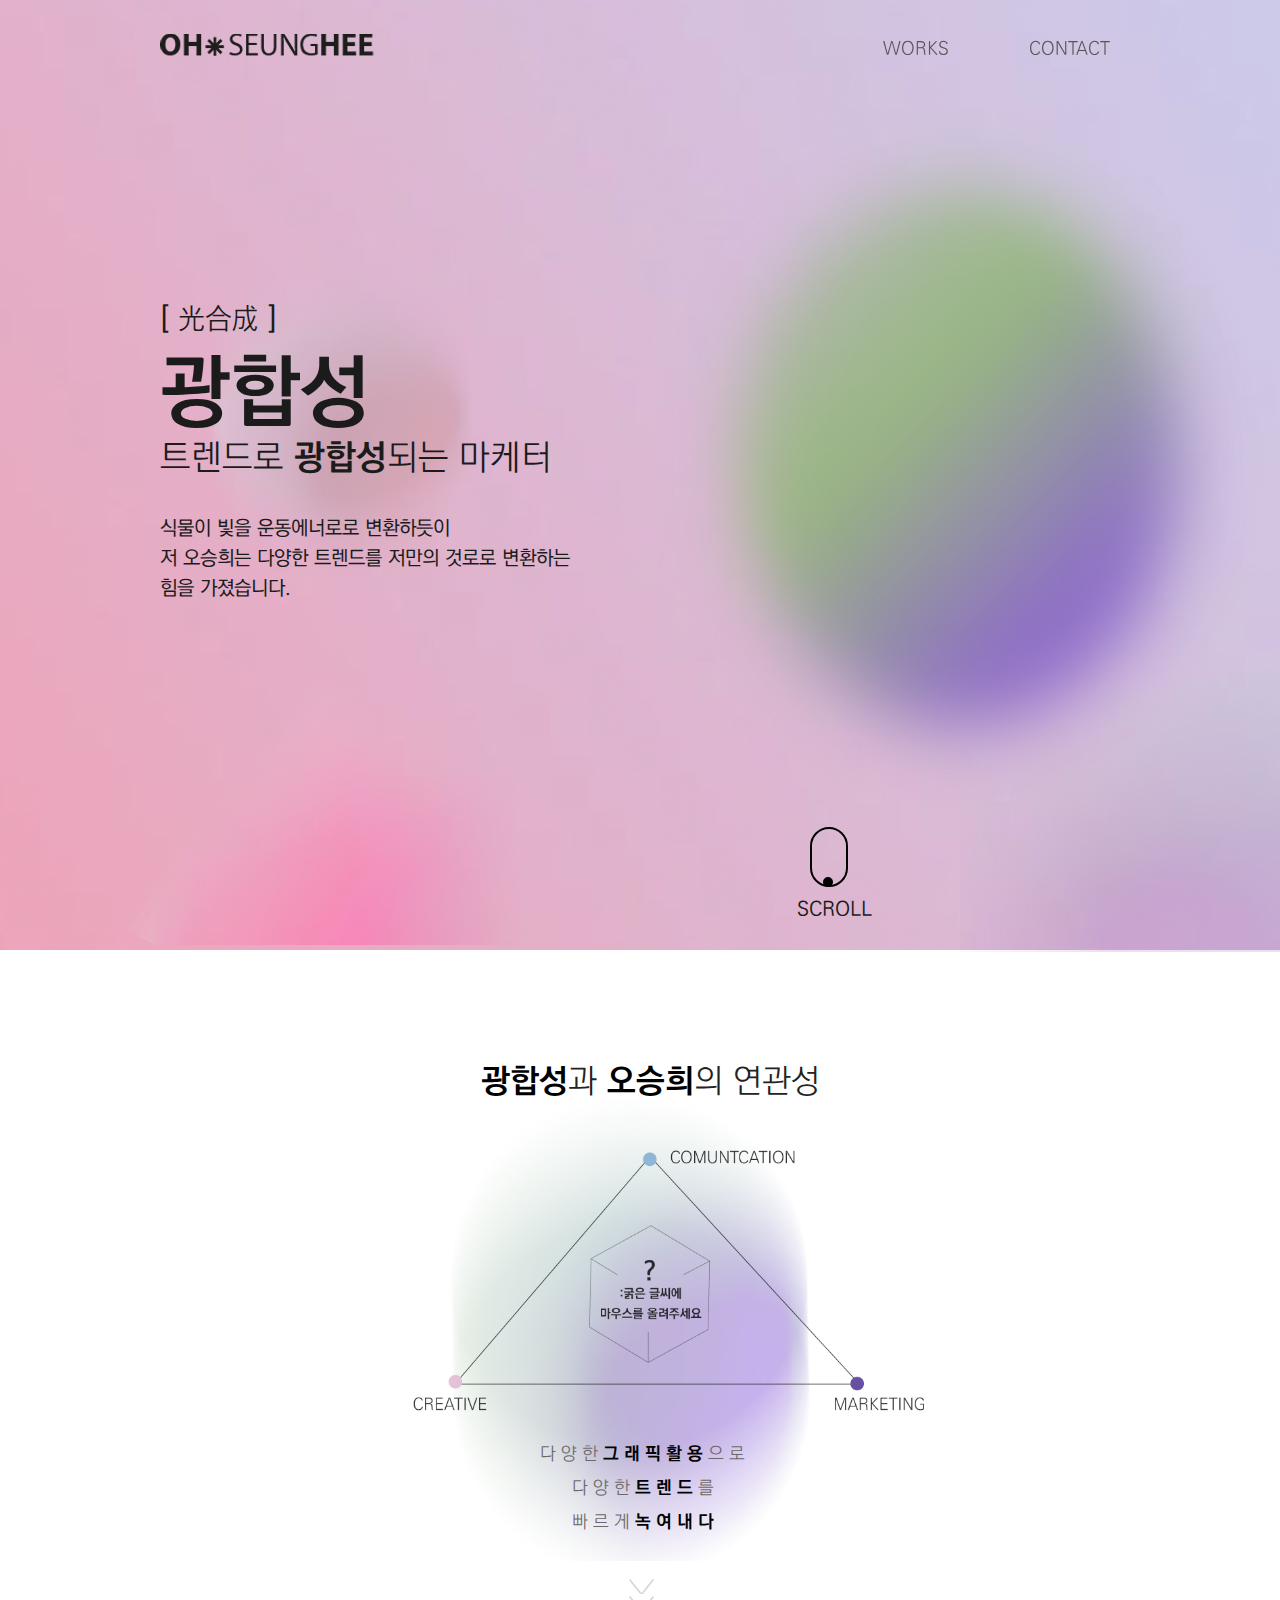
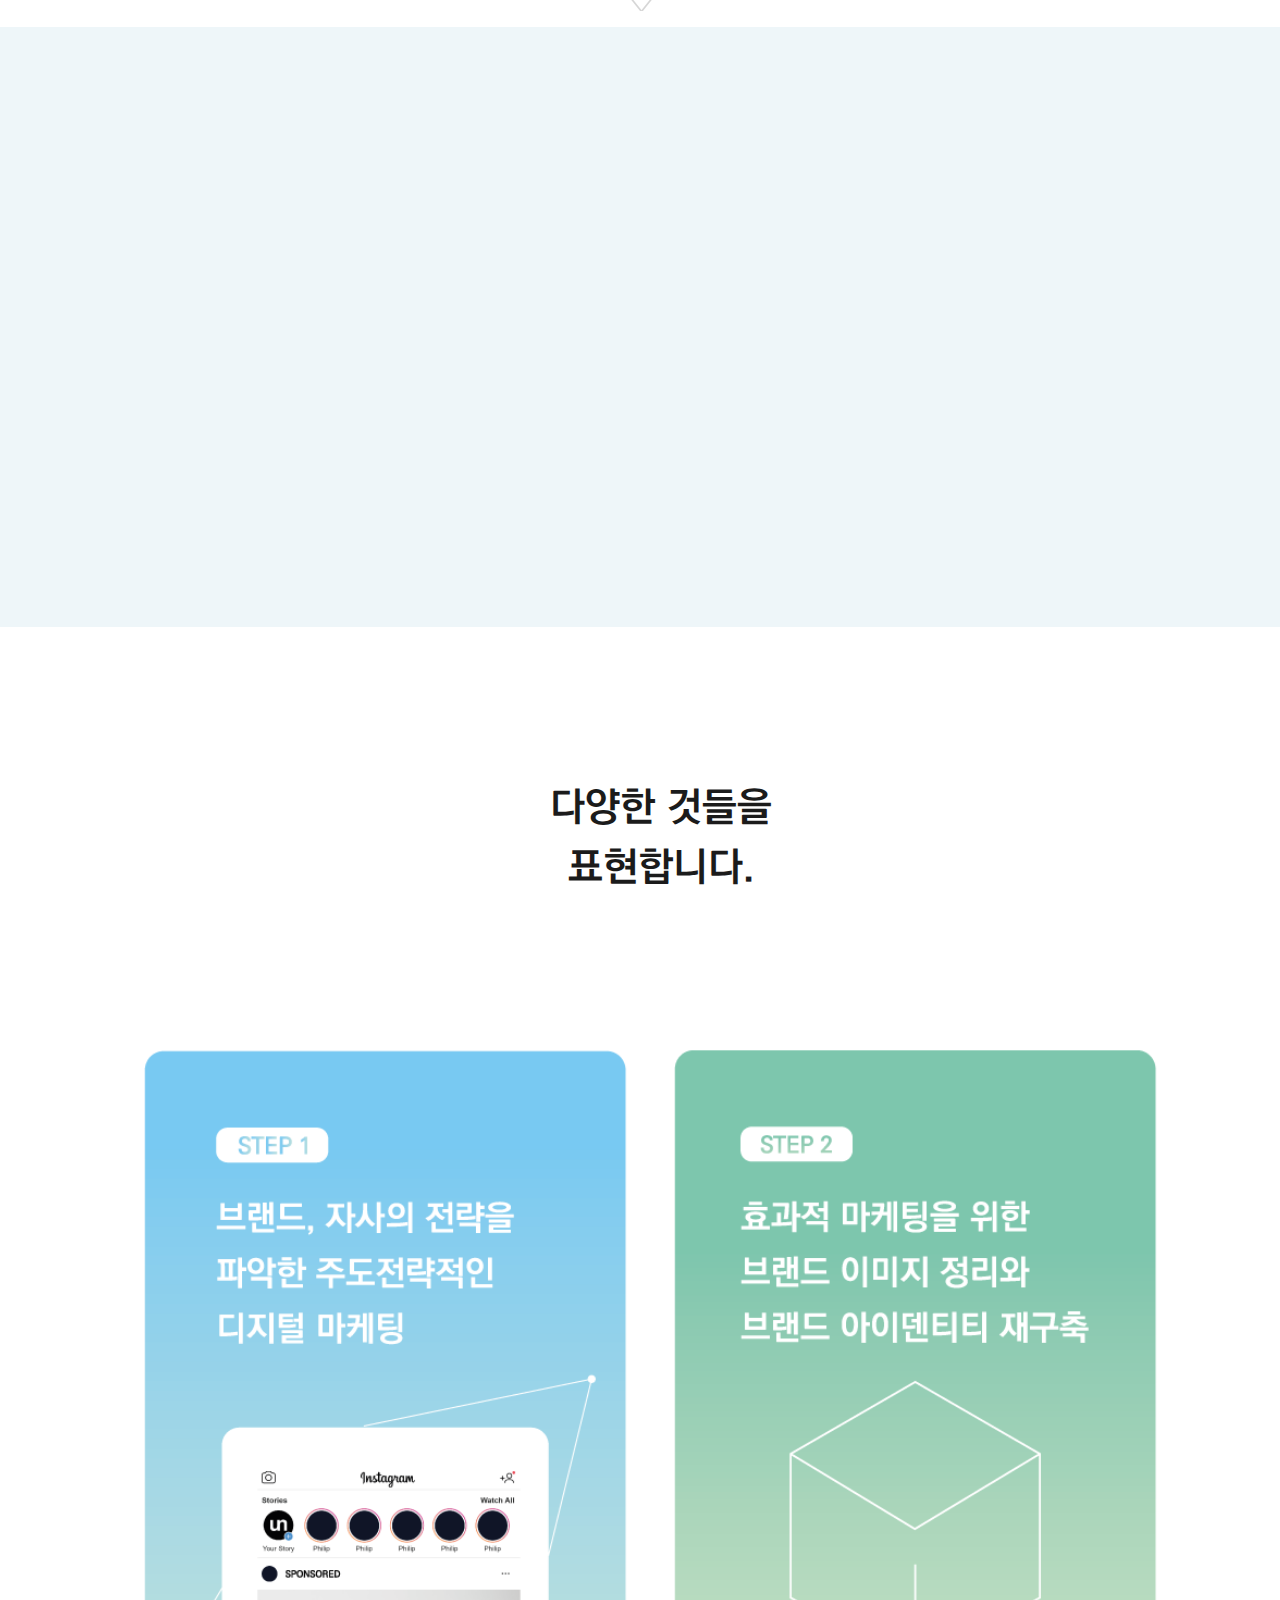
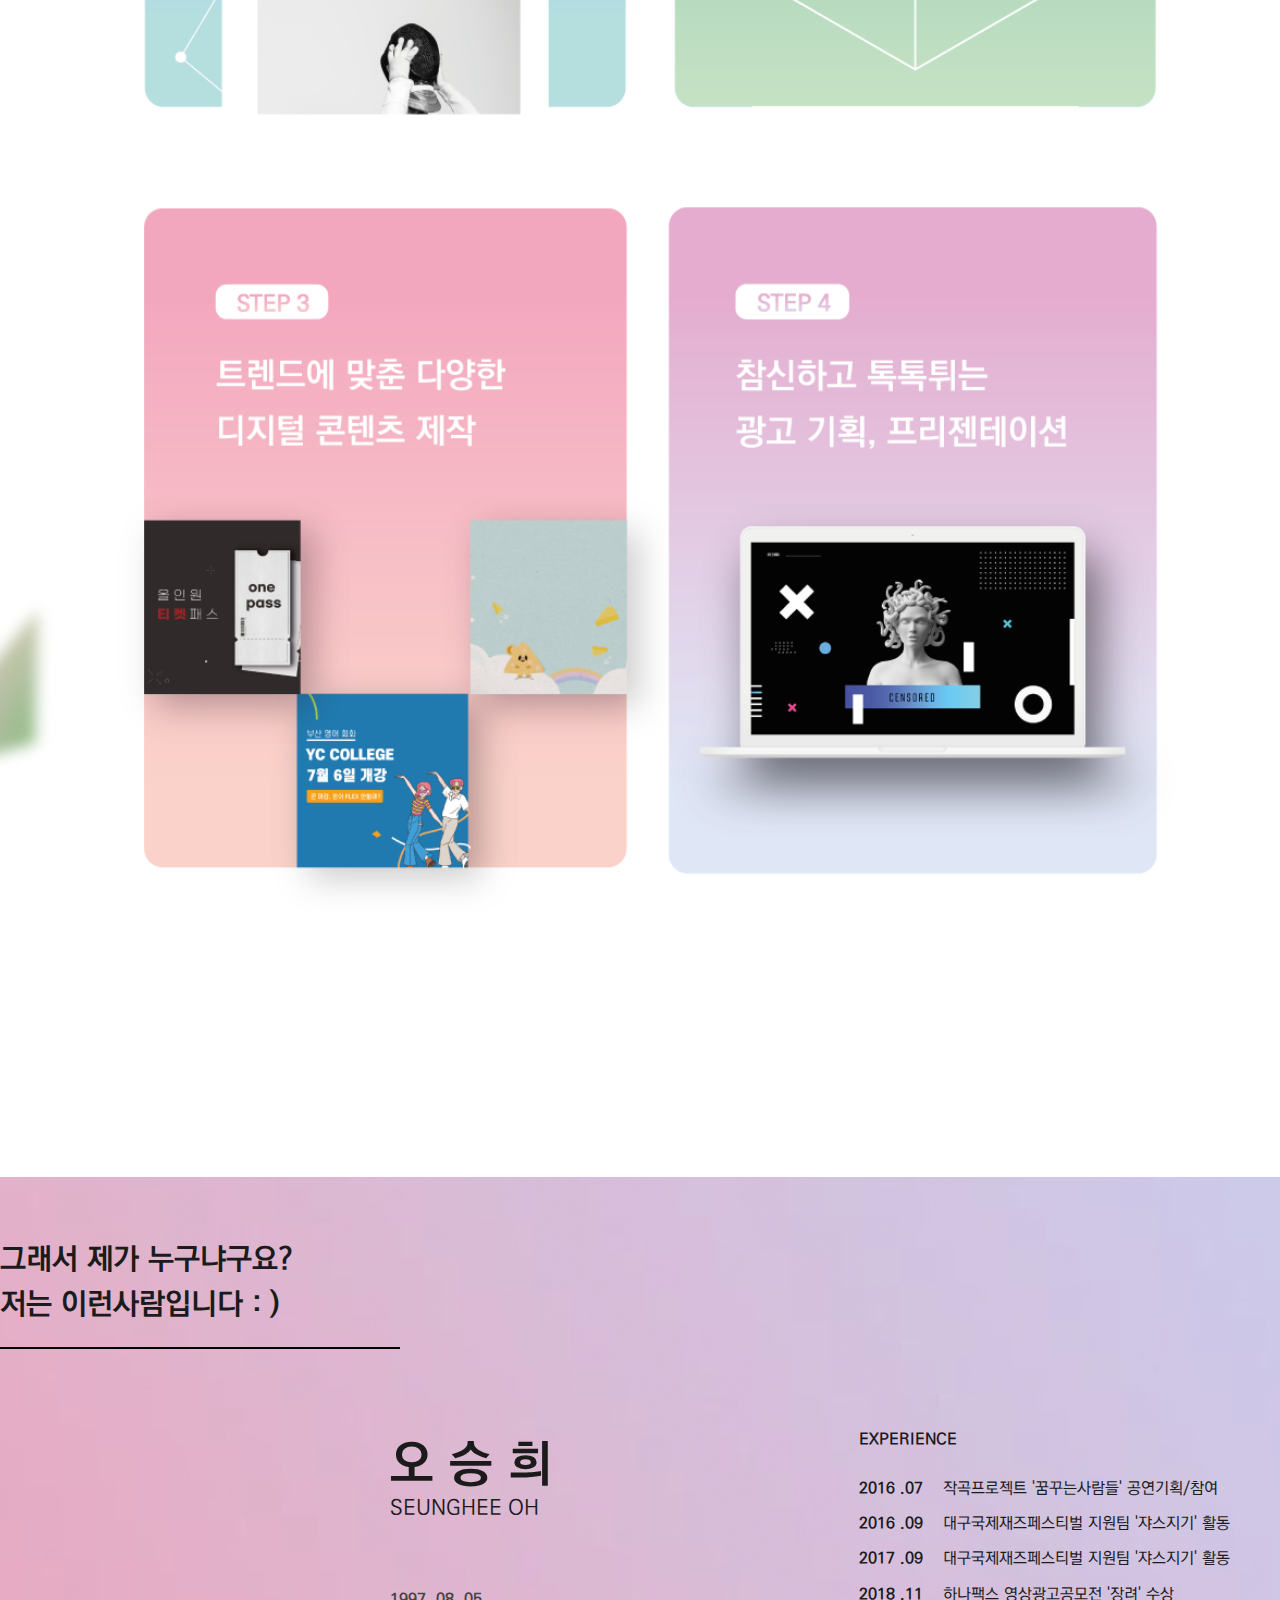
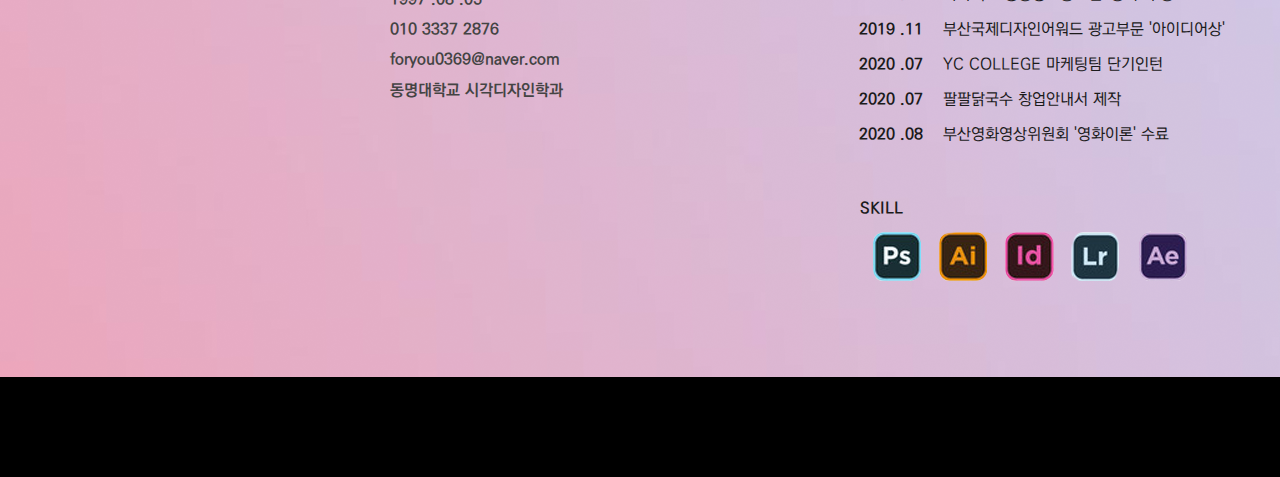
==== index.html @ d8d4bc19 "1차업로드" ====
<!doctype html>
<html lang="ko">
<head>
<meta charset="utf-8">
<link type="text/css" rel="stylesheet" href="./css/default.css" />

<script>
	var m1 = 0;
</script>
<script src="./js/jquery-3.2.1.min.js"></script>
<script src="./js/layout.js"></script>


<title>Untitled Document</title>
</head>

<body>
	<div class="container">
		<div class="main">
			<header>
				<div class="header_inner">
					<div class="logo">
						<h1 class="hd1"><img src="./img/logo.png" alt="#" /></h1>
					</div>

					<nav>
						<ul class="navlist">
							<li><a href="./work.html">WORKS</a></li>
							<li><a href="./contact.html">CONTACT</a></li>
						</ul>
					</nav>	

				</div>
			</header>
			
			<div class="visual">
				<div class="txtbox">
					<p class="txt_01">
						<span>[</span> 光合成 <span>]</span>
					</p>
					<h2 class="hd2">광합성</h2>
					<p class="txt_02">트렌드로 <span>광합성</span>되는 마케터</p>
					<p class="txt_03">식물이 빛을 운동에너로로 변환하듯이<br />
					저 오승희는 다양한 트렌드를 저만의 것로로 변환하는<br />
					힘을 가졌습니다.</p>

				</div>
				
				<div class="src_img">
				
					<img class="one_03" src="./img/one_03.png" alt="#" />
					<img class="one_04" src="./img/one_4.png" alt="#" />
					<img class="one_05" src="./img/one_5.png" alt="#" />
					<img class="one_06" src="./img/one_6.png" alt="#" />
				</div>
				
				<div class="inset">
					<div class="box">
						  <div class="box"></div>  
						  <div class="box2"></div>  
						  <div class="box3"></div>  
					</div>
				</div>
				
				<div class="scroll">
					<span class="top"><span class="in"></span></span>
					
					<p>SCROLL</p>
				</div>
				
				
			</div>
			<div class="main_bg"><div class="bg_inner"></div></div>
		</div>
		
		<div class="sub_01">
			
			<h2 class="hd2"><span>광합성</span>과 <span>오승희</span>의 연관성</h2>
			<div class="line">
				<span></span>
			</div>
			
			<div class="imgset">
				<img class="top" src="./img/sub_01img1.png" alt="#" />
				<img class="under" src="./img/sub_01img2.png" alt="#" />
				<img class="cumunicate" src="./img/sub_01img3.png" alt="#" />
				<img class="marketing" src="./img/sub_01img4.png" alt="#" />
				<img class="creative" src="./img/sub_01img5.png" alt="#" />
			</div>
			
			<div class="txtset">
				<p>다   양   한  <span class="ty1">그   래   픽   활   용</span>   으   로<br />
				다  양  한  <span class="ty2">트  렌  드</span>  를 <br />
				빠  르  게  <span class="ty3">녹  여  내  다</span></p>
			</div>
			
			<div class="btn_set">
				<span></span>
				<span></span>
			</div>
		</div>
		
		<div class="sub_02">
			<div class="sub02_bg"></div>
			<div class="txt_set">
				<p class="top">여러분이 찾는 <br /> 완벽한 콘텐츠 마케터</p>
				<p class="under">마케터의 자질은 다양한 것을 배우고 싶어하며, <br />
				직접 경험하고 소통하여 사람들의 니즈를 소비자의 입장에서<br />
				생각하고 표현하는 것이 중요하다고 생각합니다.</p>
				<img src="./img/sub_02img3.png" alt="#" />
			</div>
			
			<div class="img_set">
				<img class="top" src="./img/sub_02img01.png" alt="#" />
				<img class="under" src="./img/sub_02img2.png" alt="#" />
			</div>
		
		</div>
		
		<div class="sub_03">
			<div class="titset">
				<h2 class="hd2">다양한 것들을<br /> 표현합니다.</h2>
			</div>
			
			<div class="imgset">
				<ul class="top">
					<li><img src="./img/sub_03img01.png" alt="#" /></li>
					<li><img src="./img/sub_03img02.png" alt="#" /></li>
				</ul>
				<ul class="under">
					<li><img src="./img/sub_03img03.png" alt="#" /></li>
					<li><img src="./img/sub_03img04.png" alt="#" /></li>
				</ul>
			</div>
			
			<div class="bg_img01">
				<img src="./img/sub_03img05.png" alt="#" />
			</div>
			
			<div class="bg_img02">
				<img src="./img/sub_03img06.png" alt="#" />
			</div>
			
			<div class="bg_img03">
				<img src="./img/sub_03img07.png" alt="#" />	
			</div>
			
			<div class="bg_img04">
				<img src="./img/sub_03img08.png" alt="#" />
			</div>
		</div>
		
		<div class="sub_04">
			<div class="sub_bg">
			</div>
			
			<div class="titset">
				<h3 class="hd3">그래서 제가 누구냐구요?<br />
					저는 이런사람입니다 : &#41; <br />
					<span></span>
				</h3>
			</div>\
			
			<div class="txtset_01">
				<h4 class="hd4">오  승  희</h4>
				<p class="name">SEUNGHEE OH</p>
				<p class="under"> 1997 .08 .05 <br />
				010 3337 2876<br />
				foryou0369@naver.com<br />
				동명대학교 시각디자인학과
				</p>
			</div>
			
			<div class="txtset_02">
				<p class="title">EXPERIENCE</p>
				<p class="info">
					<span>2016 .07</span> 작곡프로젝트 '꿈꾸는사람들' 공연기획/참여 <br/>
					<span>2016 .09</span> 대구국제재즈페스티벌 지원팀 '쟈스지기' 활동 <br />
					<span>2017 .09</span> 대구국제재즈페스티벌 지원팀 '쟈스지기' 활동 <br />
					<span>2018 .11</span> 하나팩스 영상광고공모전 '장려' 수상 <br />
					<span>2019 .11</span> 부산국제디자인어워드 광고부문 '아이디어상' <br />
					<span>2020 .07</span> YC COLLEGE 마케팅팀 단기인턴 <br />
					<span>2020 .07</span> 팔팔닭국수 창업안내서 제작 <br />
					<span>2020 .08</span> 부산영화영상위원회 '영화이론' 수료
				</p>
			</div>
			
			<div class="skill">
				<p>SKILL</p>
				<img src="./img/sub_04img02.png" alt="#" />
				
			</div>
			
			
			
		</div>
		
		<footer>
			<div class="footer_inner">
				
			</div>
		</footer>
		

	</div>
</body>
</html>
---- css/default.css ----
@charset "utf-8";
/* CSS Document */

@import url('reset.css');
@import url('common.css');
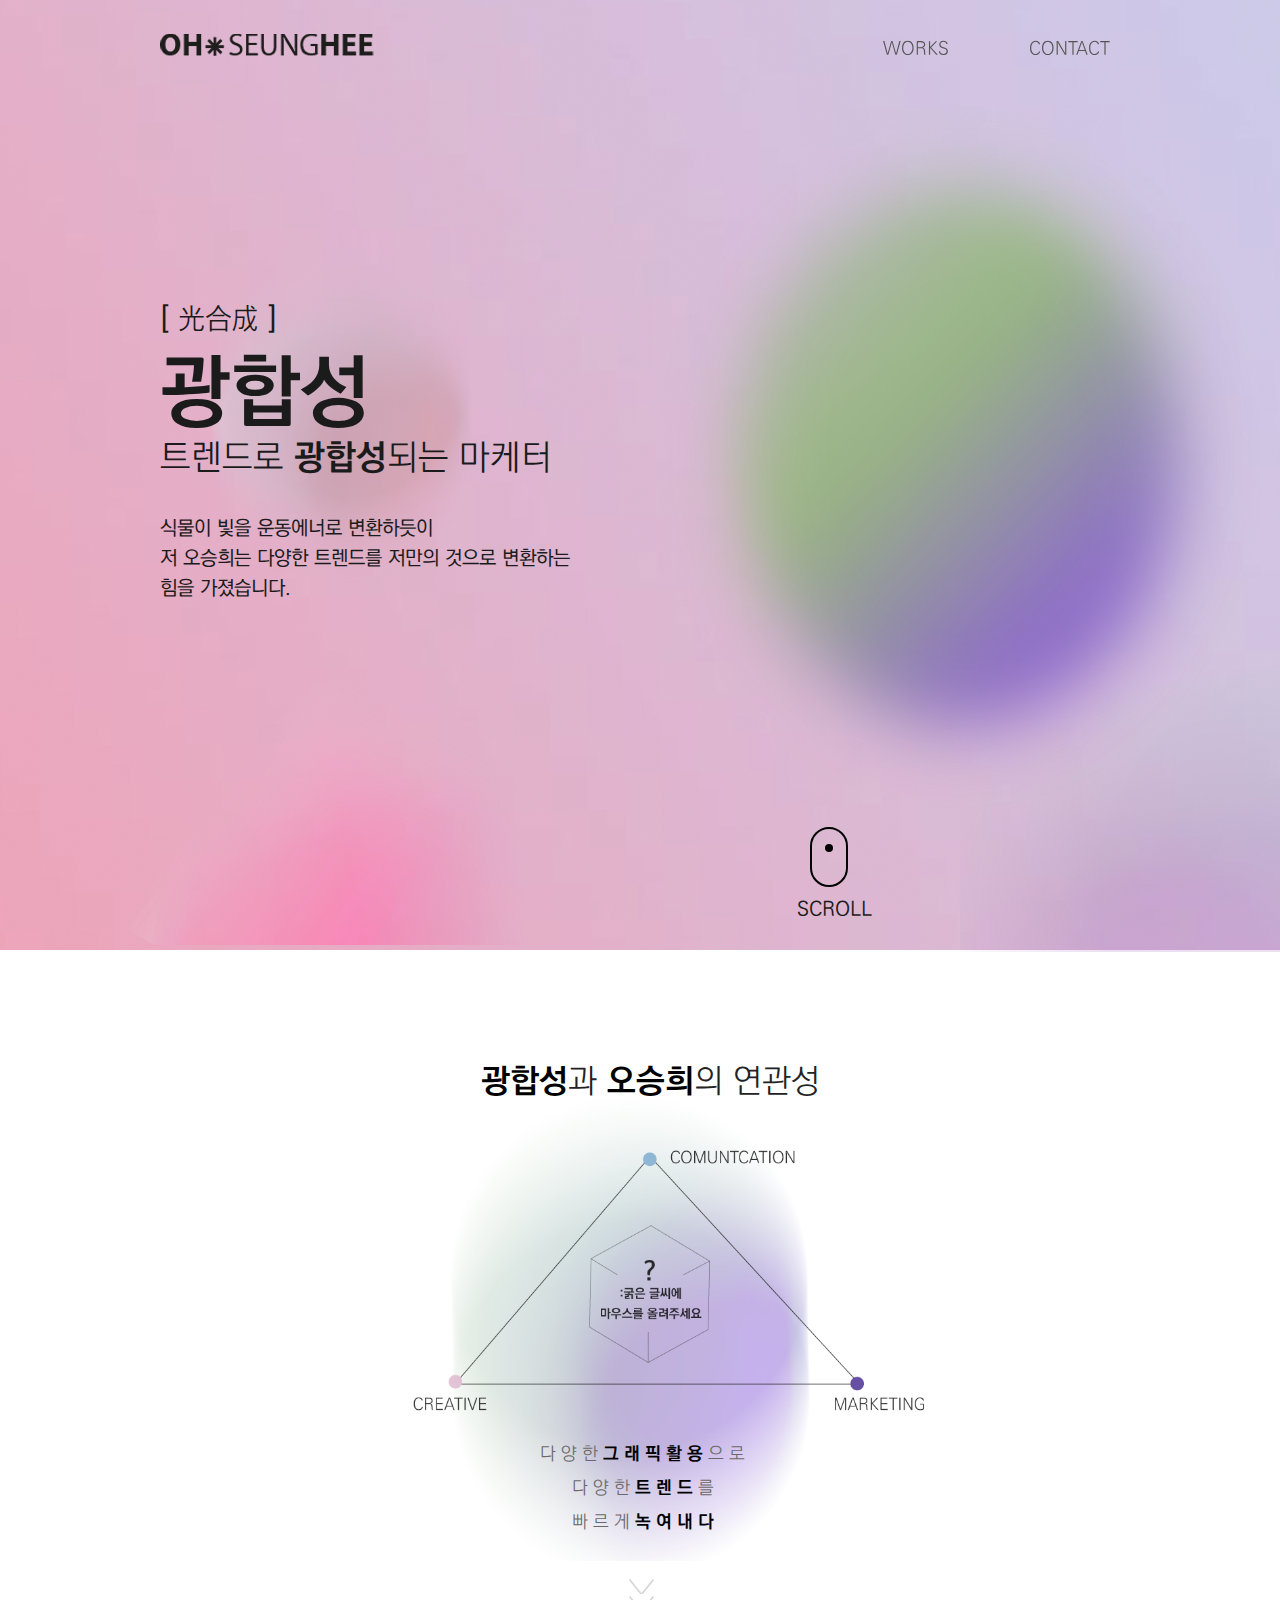
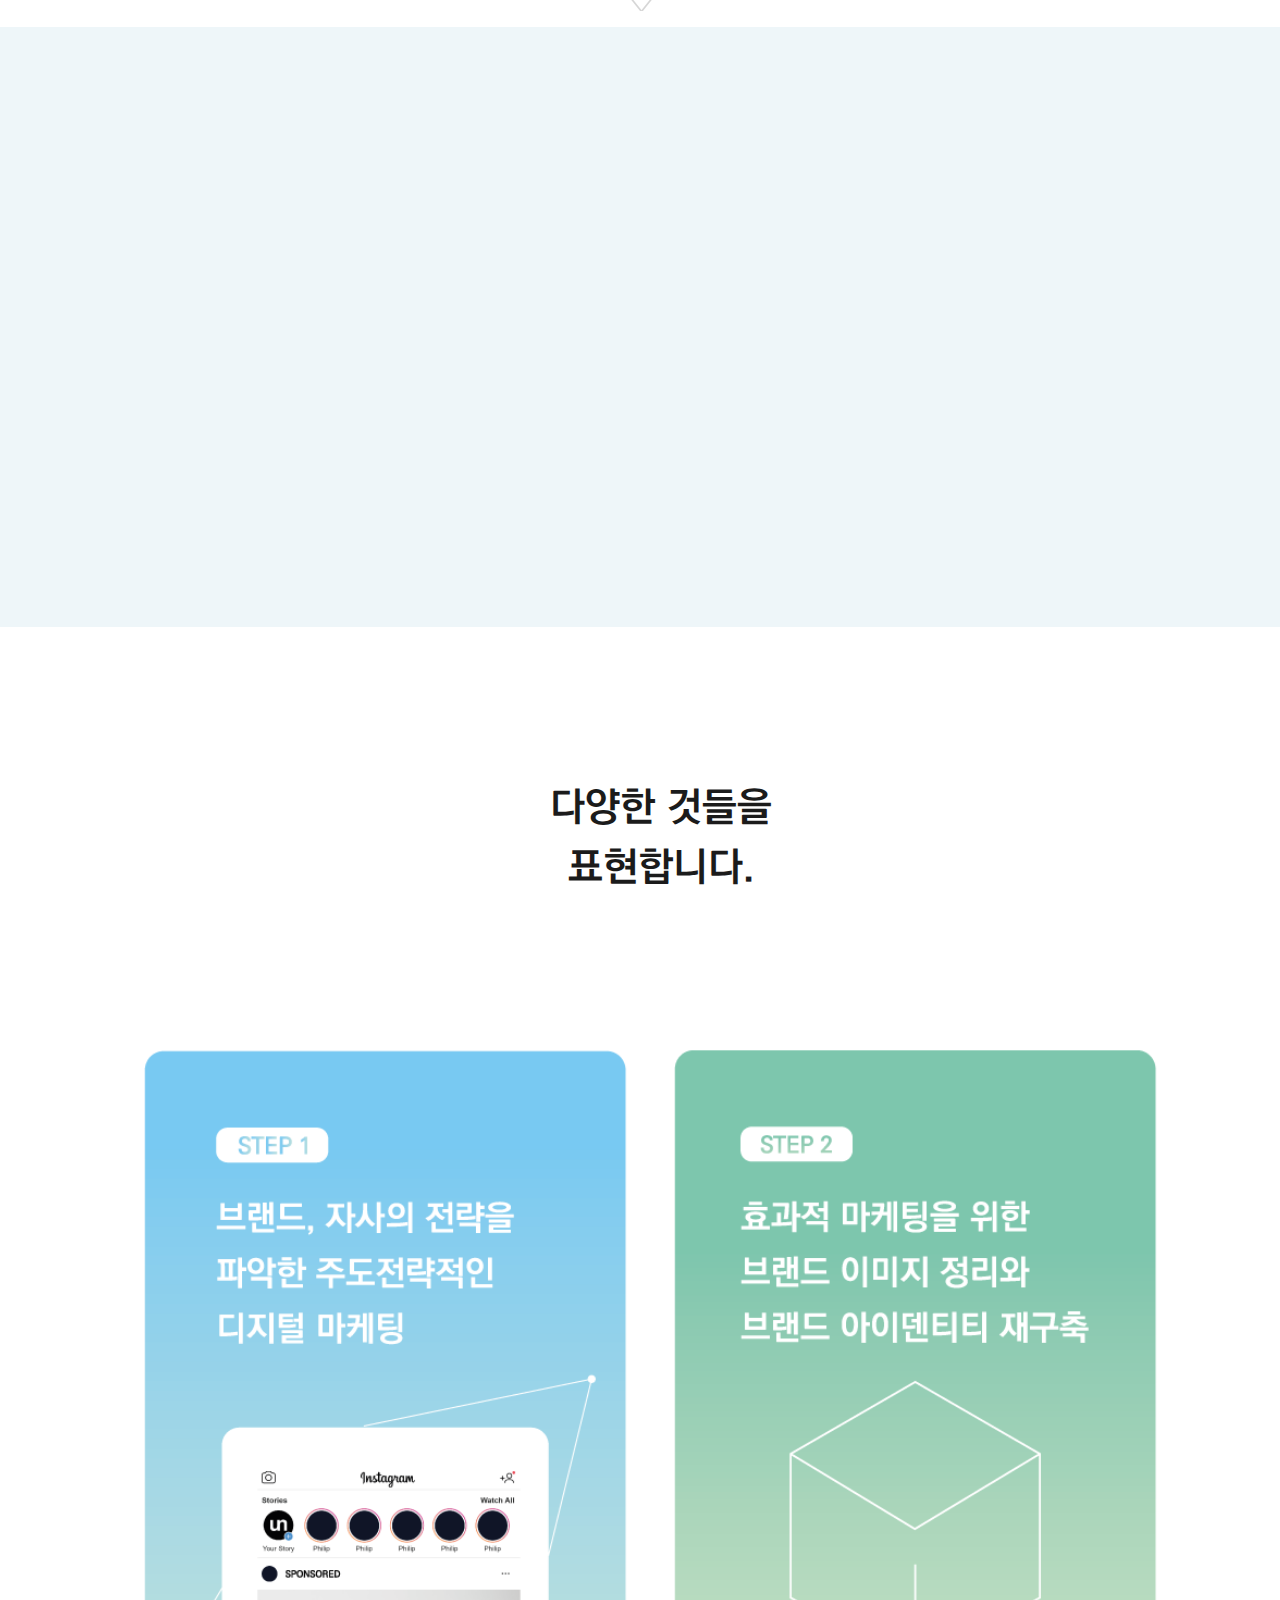
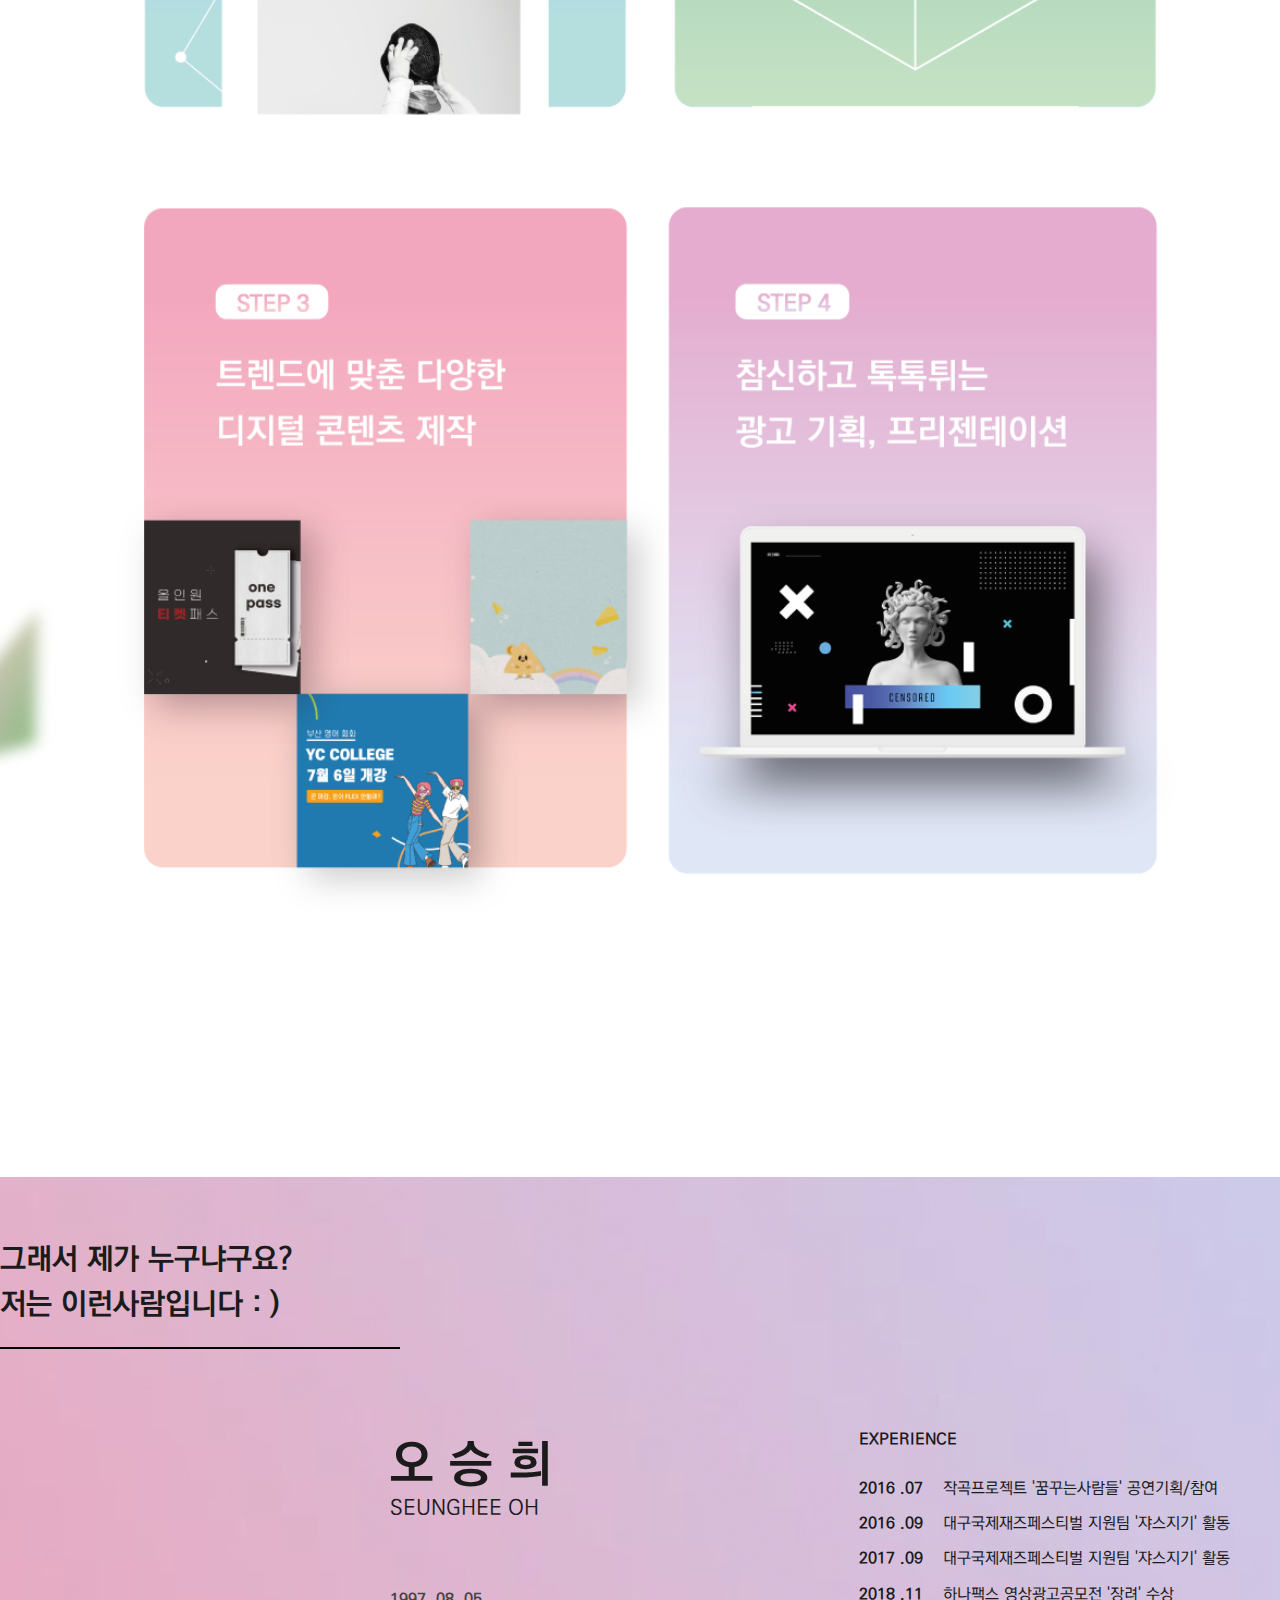
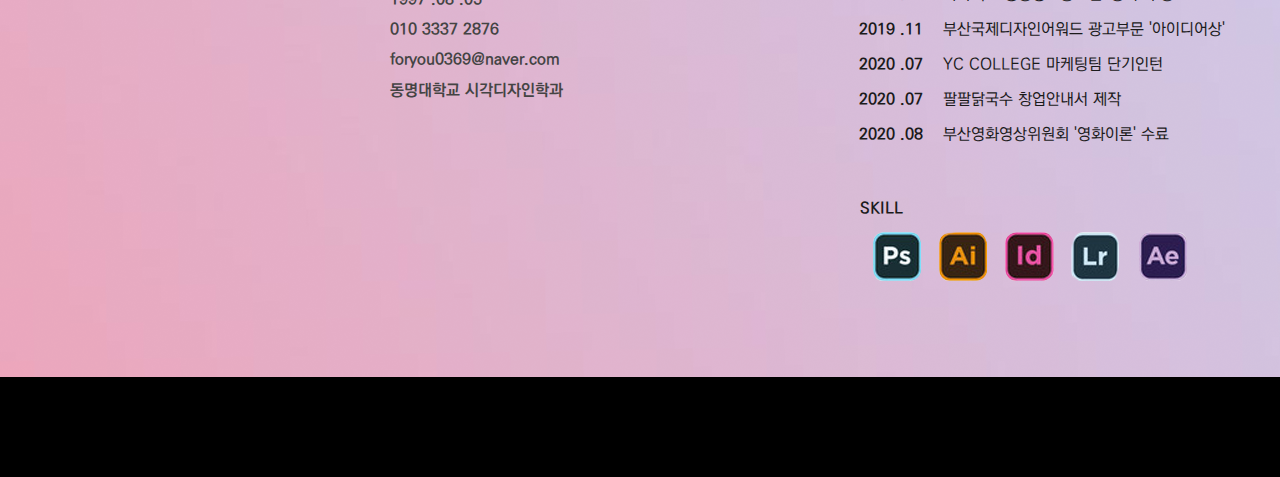
==== commit 54e8a16b: "Update index.html" ====
--- a/index.html
+++ b/index.html
@@ -11,7 +11,7 @@
 <script src="./js/layout.js"></script>
 
 
-<title>Untitled Document</title>
+<title>오승희</title>
 </head>
 
 <body>
@@ -40,8 +40,8 @@
 					</p>
 					<h2 class="hd2">광합성</h2>
 					<p class="txt_02">트렌드로 <span>광합성</span>되는 마케터</p>
-					<p class="txt_03">식물이 빛을 운동에너로로 변환하듯이<br />
-					저 오승희는 다양한 트렌드를 저만의 것로로 변환하는<br />
+					<p class="txt_03">식물이 빛을 운동에너로 변환하듯이<br />
+					저 오승희는 다양한 트렌드를 저만의 것으로 변환하는<br />
 					힘을 가졌습니다.</p>
 
 				</div>
